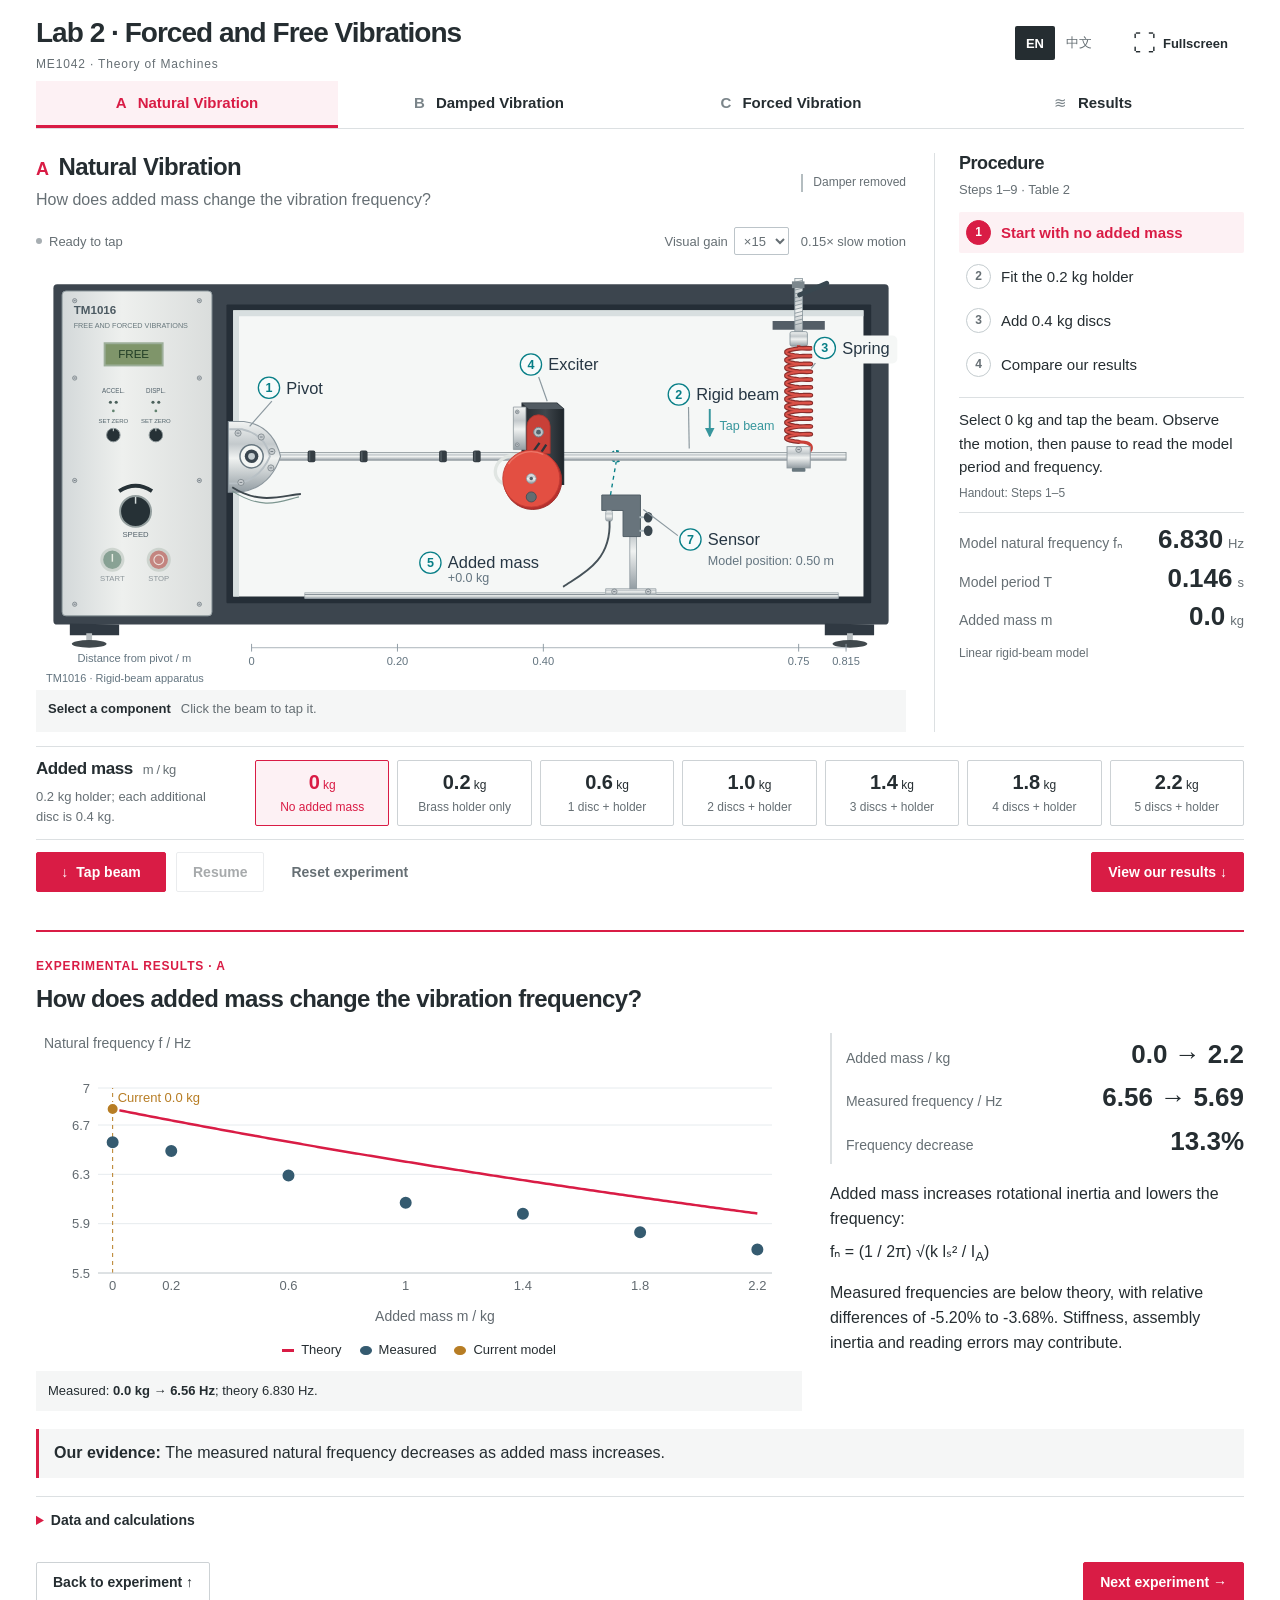
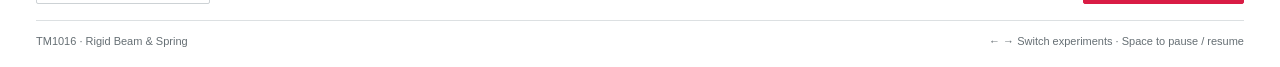
==== lab2/index.html @ 195d5d26 "Add bilingual Lab 2 interactive vibration presentation" ====
<!doctype html>
<html lang="en"><head><meta charset="UTF-8"/><meta name="viewport" content="width=device-width, initial-scale=1.0"/><meta name="theme-color" content="#222a2e"/><link rel="icon" type="image/svg+xml" href="./favicon.svg"/><title>Lab 2 · Forced and Free Vibrations</title>  <script type="module" crossorigin src="./assets/index-DYvgxmGU.js"></script>
  <link rel="stylesheet" crossorigin href="./assets/index-CxN_rsCR.css">
</head><body><div id="root"></div></body></html>
---- lab2/assets/index-CxN_rsCR.css ----
:root{font-family:Arial,Segoe UI,Microsoft YaHei UI,Microsoft YaHei,sans-serif;color:#252d31;background:#fff;font-synthesis:none;--ink:#252d31;--muted:#666f74;--accent:#d91c45;--teal:var(--accent);--line:#dce0e2;--pale:#f5f6f6;--tint:#fdf1f4;--body:16px;--small:14px;--title:24px;--number:26px}*{box-sizing:border-box}body{margin:0;font-size:var(--body)}button,input,select{font:inherit;color:inherit}h1,h2,h3,p{margin:0}h1,h2,h3{font-weight:700;line-height:1.2;letter-spacing:-.025em}p{line-height:1.55}small{font-size:var(--small);font-weight:400}a{color:var(--accent);text-underline-offset:3px}button{background:#fff;border:1px solid #cdd2d5;border-radius:2px;min-height:40px;padding:9px 16px;cursor:pointer;font-size:14px;font-weight:600;transition:background .12s,border-color .12s}button:hover{background:var(--pale);border-color:#8f989d}button:disabled{opacity:.4;cursor:not-allowed}button[aria-pressed=true]{color:var(--accent);background:var(--tint);border-color:var(--accent)}button.primary{background:var(--accent);color:#fff;border-color:var(--accent)}button.primary:hover{background:#bb1236}.quiet-button{border-color:transparent;color:var(--muted)}button:focus-visible,input:focus-visible,select:focus-visible,[role=button]:focus-visible,summary:focus-visible{outline:2px solid var(--accent);outline-offset:3px}input[type=number],select{border:1px solid #bcc4c9;border-radius:2px;background:#fff;min-height:36px;padding:5px 8px}input[type=number]{width:90px;font-variant-numeric:tabular-nums}input[type=range]{accent-color:var(--accent);min-width:40px;cursor:pointer}select{cursor:pointer}button,select,input{touch-action:manipulation}.lab-app{max-width:1680px;margin:auto;padding:0 36px}.topbar{display:flex;align-items:center;gap:16px;flex-wrap:wrap;padding:22px 0 0;border-bottom:1px solid var(--line)}.brand{flex:1;min-width:0}.brand h1{font-size:28px;letter-spacing:-.035em}.brand>span{display:block;margin-top:7px;font-size:12px;letter-spacing:.07em;color:var(--muted)}.header-tools{display:flex;gap:14px;align-items:center}.experiment-nav{order:3;display:flex;width:100%;gap:0;margin-top:8px}.experiment-nav button{flex:1;display:flex;align-items:center;justify-content:center;gap:11px;border:0;border-bottom:3px solid transparent;border-radius:0;background:transparent;font-size:15px;padding:13px 12px;white-space:nowrap}.experiment-letter{font-size:15px;font-weight:700;color:#7b858a}.experiment-nav button[aria-current]{color:var(--accent);border-bottom-color:var(--accent);background:var(--tint)}.experiment-nav button[aria-current] .experiment-letter{color:var(--accent)}.experiment-nav small{display:none}.language-switch{display:flex;gap:0;align-items:center}.language-switch button{padding:7px 11px;min-height:34px;font-size:13px;border:0;background:transparent;color:var(--muted)}.language-switch button[aria-pressed=true]{background:var(--ink);color:#fff}.fullscreen-button{border:0;display:flex;gap:7px;align-items:center;font-size:13px;white-space:nowrap}.fullscreen-button>span{font-size:23px;font-weight:400}.experiment-stage{display:grid;grid-template-columns:minmax(0,1fr) 310px;gap:28px;padding:24px 0 0}.apparatus-stage{min-width:0}.stage-heading{display:flex;justify-content:space-between;align-items:center;gap:16px}.stage-heading h2{font-size:var(--title);display:flex;align-items:baseline;gap:10px}.stage-heading h2>span{font-size:18px;color:var(--accent)}.stage-heading h2 small{display:none}.stage-heading p{font-size:var(--body);color:var(--muted);margin-top:7px;max-width:720px}.configuration-tag{font-size:12px;color:var(--muted);border-left:2px solid #b4bdc0;padding-left:10px;max-width:165px;line-height:1.45}.apparatus-toolbar{display:flex;align-items:center;justify-content:space-between;gap:16px;margin-top:14px}.motion-status{display:flex;align-items:center;gap:7px;font-size:13px;color:var(--muted)}.motion-status i{height:6px;width:6px;background:#a7aeb2;border-radius:50%}.motion-status.is-running{color:var(--accent)}.motion-status.is-running i{background:var(--accent)}.display-controls{display:flex;align-items:center;gap:12px;font-size:13px;color:var(--muted)}.display-controls label{display:flex;gap:6px;align-items:center}.display-controls select{font-size:13px;min-height:28px;padding:2px 5px}.apparatus-viewport{padding:8px 0 0;min-width:0;display:flex;align-items:center;justify-content:center}.apparatus-viewport svg{max-height:clamp(275px,calc(100dvh - 445px),510px)}.apparatus-viewport>div>div{font-size:11px!important;min-height:18px!important;color:var(--muted)}.apparatus-caption{display:flex;gap:10px;align-items:baseline;min-height:42px;padding:10px 12px;background:var(--pale);font-size:13px;line-height:1.45}.apparatus-caption b{font-weight:600;white-space:nowrap}.apparatus-caption span{color:var(--muted)}.experiment-sidebar{border-left:1px solid var(--line);padding-left:24px;min-width:0}.procedure-rail h2{font-size:18px}.procedure-reference{font-size:13px;color:var(--muted);margin-top:6px}.procedure-rail ol{list-style:none;margin:16px 0;padding:0}.procedure-rail li+li{margin-top:5px}.procedure-rail li button{display:flex;gap:10px;align-items:center;width:100%;text-align:left;line-height:1.3;font-size:15px;padding:9px 8px;border:1px solid transparent;min-height:44px;background:transparent}.procedure-rail li button b{font-weight:500}.procedure-rail li button>span{display:grid;place-items:center;flex-shrink:0;width:25px;height:25px;border-radius:50%;border:1px solid #c4cccf;font-size:12px;color:var(--muted)}.procedure-rail li button.active{background:var(--tint);color:var(--accent)}.procedure-rail li button.active b{font-weight:600}.procedure-rail li button.active>span{background:var(--accent);border-color:var(--accent);color:#fff}.current-instruction{border-top:1px solid var(--line);padding-top:12px}.current-instruction h3{display:none}.current-instruction p{font-size:15px;line-height:1.55}.current-instruction small{display:block;color:var(--muted);font-size:12px;margin-top:8px}.next-procedure{display:none}.readout-strip{border-top:1px solid var(--line);padding-top:9px;margin-top:16px}.readout{display:flex;align-items:baseline;justify-content:space-between;gap:12px;padding:4px 0;min-width:0}.readout>span{color:var(--muted);font-size:14px;line-height:1.3}.readout b{font-size:var(--number);font-weight:600;white-space:nowrap;line-height:1.25;font-variant-numeric:tabular-nums}.readout small{font-size:13px;margin-left:5px;font-weight:400;color:var(--muted)}.readout-strip.four-readouts{display:grid;grid-template-columns:1fr 1fr;gap:10px 12px}.four-readouts .readout{display:block}.four-readouts .readout>span{display:block;font-size:13px;margin-bottom:5px}.model-note{font-size:12px;color:var(--muted);line-height:1.5;margin-top:8px}.experiment-controls{display:flex;align-items:center;gap:24px;padding:16px 0;margin-top:20px;border-block:1px solid var(--line)}.control-heading{max-width:220px;flex:0 0 195px}.control-heading h2{font-size:17px}.control-heading h2>span{font-size:13px;font-weight:400;color:var(--muted);margin-left:10px}.control-heading p{font-size:13px;color:var(--muted);margin-top:7px}.mass-options{flex:1;display:grid;grid-template-columns:repeat(7,minmax(0,1fr));gap:8px}.mass-options button,.damping-options button{display:flex;flex-direction:column;align-items:center;justify-content:center;gap:6px;padding:10px 7px;min-height:65px}.mass-options strong{font-size:20px;font-weight:600;white-space:nowrap}.mass-options small{font-size:12px}.mass-options button>span,.damping-options button>span{font-size:12px;font-weight:400;color:var(--muted);line-height:1.3}.mass-options button[aria-pressed=true]>span,.damping-options button[aria-pressed=true]>span{color:var(--accent)}.damping-options{display:flex;gap:10px;flex:1}.damping-options button{flex:1;font-size:14px}.damping-options strong{font-weight:600}.controls-C{display:grid;grid-template-columns:minmax(0,1.5fr) minmax(170px,.65fr) minmax(230px,1fr);align-items:stretch}.controls-C>div+div{border-left:1px solid var(--line);padding-left:24px}.controls-C label,.controls-C h2{font-size:15px;font-weight:600}.frequency-input{display:flex;gap:10px;align-items:center;margin-top:8px;font-size:14px}.frequency-input input[type=range]{flex:1;width:100%}.frequency-input input[type=number]{width:85px;font-size:18px}.frequency-stepping{display:flex;align-items:center;gap:8px;font-size:13px;color:var(--muted);margin-top:10px}.frequency-stepping button{padding:5px 10px;min-height:30px;font-size:13px}.mini-segment{display:flex;margin-right:auto}.mini-segment button{border-radius:0}.forced-reference>label{display:block}.reference-input{display:flex;align-items:center;gap:8px;margin-top:8px;font-size:14px}.return-start{padding:4px 0;min-height:30px;margin-top:7px;border:0;background:transparent;color:var(--accent);font-size:13px}.forced-damping .damping-options{margin-top:10px}.forced-damping .damping-options button{font-size:13px}.frequency-presets{display:flex;gap:6px;flex-wrap:wrap;margin-top:10px}.frequency-presets button{font-size:12px;min-height:30px;padding:5px 8px}.actionbar{display:flex;justify-content:space-between;align-items:center;gap:14px;padding:16px 0}.primary-actions,.page-actions{display:flex;gap:10px;align-items:center}.main-action{min-width:130px}.main-action>span{margin-right:8px}.notice{display:flex;align-items:center;justify-content:space-between;background:var(--pale);padding:8px 12px;font-size:14px}.notice button{border:0;min-height:24px;padding:2px 6px}.analysis-loading{padding:50px 0;color:var(--muted)}footer{display:flex;justify-content:space-between;gap:20px;border-top:1px solid var(--line);padding:14px 0 20px;color:var(--muted);font-size:11px}@media(min-width:1600px){.lab-app{padding-inline:44px}.experiment-stage{grid-template-columns:minmax(0,1fr) 350px;gap:32px}.experiment-sidebar{padding-left:28px}.procedure-rail li button,.current-instruction p{font-size:16px}.brand h1{font-size:30px}}@media(max-width:1150px){.lab-app{padding-inline:24px}.experiment-stage{grid-template-columns:minmax(0,1fr) 290px;gap:20px}.experiment-sidebar{padding-left:18px}.configuration-tag{display:none}.control-heading{flex-basis:155px}.controls-C{grid-template-columns:minmax(0,1.4fr) 160px minmax(210px,1fr);gap:18px}.controls-C>div+div{padding-left:18px}}@media(max-width:900px){.brand h1{font-size:23px}.experiment-nav button{font-size:13px;padding-inline:5px;gap:7px}.experiment-stage{grid-template-columns:1fr}.experiment-sidebar{display:grid;grid-template-columns:1.5fr 1fr;gap:20px;border-left:0;padding-left:0;border-top:1px solid var(--line);padding-top:18px}.procedure-rail{grid-row:span 2}.readout-strip{margin:0;border:0;padding:0}.model-note{align-self:end}.apparatus-viewport svg{max-height:none}.experiment-controls{display:block}.control-heading{max-width:none;margin-bottom:13px}.control-heading p{margin-top:5px}.controls-C{display:grid;grid-template-columns:minmax(0,1fr) 190px}.controls-C .forced-damping{grid-column:1/-1;border-left:0;border-top:1px solid var(--line);padding:14px 0 0}.controls-C .forced-damping .damping-options{margin-top:8px}.forced-damping .damping-options button{flex-direction:row;min-height:42px}}@media(max-width:600px){.lab-app{padding-inline:16px}.topbar{padding-top:18px;gap:8px}.brand{flex-basis:100%}.brand h1{font-size:23px}.brand>span{font-size:11px}.header-tools{margin-left:auto}.experiment-nav{margin-top:0;display:grid;grid-template-columns:1fr 1fr}.experiment-nav button{justify-content:flex-start;white-space:normal;font-size:13px;min-height:45px}.experiment-stage{padding-top:20px}.stage-heading h2{font-size:23px}.stage-heading p{font-size:15px}.display-controls{font-size:11px;gap:8px}.motion-status{font-size:12px}.apparatus-caption{display:block;font-size:13px}.apparatus-caption b{display:block;margin-bottom:3px}.experiment-sidebar{display:block}.readout-strip,.readout-strip.four-readouts{margin-top:18px;border-top:1px solid var(--line);padding-top:12px}.readout-strip.four-readouts{display:grid}.mass-options{grid-template-columns:repeat(4,minmax(0,1fr))}.mass-options strong{font-size:19px}.mass-options button>span{font-size:11px}.damping-options{display:grid;grid-template-columns:1fr 1fr}.controls-C{display:flex;flex-direction:column;gap:18px}.controls-C>div+div{border-left:0;border-top:1px solid var(--line);padding:14px 0 0}.actionbar{flex-wrap:wrap}.primary-actions{display:flex;flex-wrap:wrap;gap:6px}.actionbar button{padding-inline:12px;font-size:13px}.page-actions{margin-left:auto}footer{font-size:10px;flex-wrap:wrap;gap:8px}}.topbar{padding-top:16px;gap:10px}.experiment-nav{margin-top:0}.procedure-rail ol{margin:12px 0}.procedure-rail li+li{margin-top:3px}.procedure-rail li button{min-height:36px;padding:7px 6px}.current-instruction{padding-top:10px}.readout-strip{margin-top:12px;padding-top:7px}.readout{padding:3px 0}.experiment-controls{margin-top:14px;padding-block:12px}.actionbar{padding-block:12px}@media(prefers-reduced-motion:reduce){button{transition:none}html{scroll-behavior:auto}}.experiment-results,.final-results{font-size:var(--body);line-height:1.55;max-width:1540px;margin-inline:auto}.experiment-results{margin-top:26px;padding:25px 0 16px;border-top:2px solid var(--accent);scroll-margin-top:20px}.experiment-results:focus,.result-unit:focus,#interactive-experiment:focus{outline:none}.result-heading{margin-bottom:18px}.result-heading>span,.result-heading>p{display:block;font-size:12px;color:var(--accent);font-weight:600;letter-spacing:.07em;margin-bottom:8px;text-transform:uppercase}.result-heading h2{font-size:var(--title);line-height:1.3}.result-grid{display:grid;grid-template-columns:minmax(0,1.85fr) minmax(280px,1fr);gap:28px;align-items:start;margin-top:12px}.result-chart,.result-copy{min-width:0}.result-copy p{font-size:var(--body);line-height:1.55}.result-copy p+p{margin-top:14px}.result-copy h3{font-size:17px;margin-bottom:10px}.result-copy ul{font-size:var(--body);padding-left:19px;line-height:1.55;margin:12px 0}.result-copy li+li{margin-top:9px}.result-metrics{display:block;margin:0 0 18px;border-left:2px solid var(--line);padding-left:14px}.result-metrics>div{display:grid;grid-template-columns:1fr auto;align-items:baseline;gap:12px;padding:5px 0;min-width:0}.result-metrics small,.result-metrics dt{font-size:14px;color:var(--muted);line-height:1.35}.result-metrics strong,.result-metrics dd{font-size:var(--number);color:var(--ink);font-weight:600;line-height:1.3;white-space:nowrap;margin:0;font-variant-numeric:tabular-nums}.result-note{font-size:13px;line-height:1.55;color:var(--muted);margin:10px 0}.result-formula{display:block;margin-top:8px;color:var(--ink);font-size:16px}.result-conclusion{font-size:16px;margin:18px 0;padding:12px 15px;border-left:3px solid var(--accent);background:var(--pale)}.result-point-detail{font-size:13px;line-height:1.5;margin-top:12px;padding:10px 12px;background:var(--pale);font-variant-numeric:tabular-nums}.result-point-detail span{display:block}.result-point-detail small{display:block;font-size:12px;color:var(--muted);margin-top:5px}.result-details{border-top:1px solid var(--line);font-size:14px;margin-top:14px}.result-details summary{cursor:pointer;font-size:14px;font-weight:600;padding:13px 0;color:var(--ink)}.result-details summary::marker{color:var(--accent)}.result-details p{margin:9px 0 14px;line-height:1.55}.result-details[open]{padding-bottom:12px}.result-actions{display:flex;justify-content:space-between;align-items:center;gap:12px;margin:18px 0 0}.result-actions button{font-size:14px}.result-tabs{display:flex;gap:6px;margin:12px 0 18px}.result-tabs button{font-size:14px}.result-tabs button.active{background:var(--ink);color:#fff;border-color:var(--ink)}.damping-record-strip{display:grid;grid-template-columns:repeat(4,1fr);gap:0;margin:12px 0 24px;border:1px solid var(--line)}.damping-record-strip>div{padding:12px 15px;display:flex;flex-direction:column;border-left:1px solid var(--line)}.damping-record-strip>div:first-child{border-left:0}.damping-record-strip>div.active{background:var(--tint);box-shadow:inset 0 2px var(--accent)}.damping-record-strip span{font-size:14px}.damping-record-strip small{font-size:12px;color:var(--muted);margin-top:5px}.damping-record-strip strong{font-size:24px;font-weight:600;color:var(--ink);margin-top:3px}.plot{position:relative;min-width:0}.plot-axis-title{font-size:14px;color:var(--muted);margin:0 0 4px 8px}.plot-legend{display:flex;align-items:center;justify-content:center;gap:8px 18px;flex-wrap:wrap;font-size:13px;line-height:1.4;margin-top:8px}.plot-legend span{display:inline-flex;align-items:center;gap:7px}.plot-legend i{display:inline-block;width:12px;border:1px solid}.plot svg circle[tabindex]{cursor:pointer}.chart-record-tooltip{position:absolute;left:65px;top:38px;z-index:2;max-width:calc(100% - 80px);padding:10px 13px;background:#fff;border:1px solid var(--line);box-shadow:0 3px 12px #222a2e15;border-radius:2px;font-size:13px;line-height:1.6;pointer-events:none}.result-table-wrap{overflow-x:auto;margin:12px 0}.parallel-data-tables{display:grid;grid-template-columns:repeat(2,minmax(0,1fr));gap:24px;align-items:start;max-width:1260px}.compact-data-table{min-width:0;max-width:850px;margin:8px 0 14px}.compact-data-table table{width:auto;min-width:min(100%,560px);max-width:100%;border-collapse:collapse;font-size:12px;line-height:1.35;font-variant-numeric:tabular-nums;font-weight:400}.parallel-data-tables .compact-data-table table{width:100%;min-width:0;table-layout:fixed}.compact-data-table caption{font-size:14px;font-weight:600;color:var(--ink);text-align:left;padding:4px 0 10px}.compact-data-table th,.compact-data-table td{padding:5px 9px;border-bottom:1px solid #e7eaec;text-align:right;white-space:nowrap}.compact-data-table th{background:var(--pale);color:var(--muted);font-size:11px;font-weight:600;white-space:normal;vertical-align:bottom;line-height:1.4}.compact-data-table th:first-child,.compact-data-table td:first-child{text-align:left}.compact-data-table tbody tr:hover{background:var(--tint)}.compact-data-table p{font-size:12px;color:var(--muted)}.final-results{padding:26px 0}.result-unit{padding:28px 0 32px;border-bottom:1px solid var(--line);scroll-margin-top:20px}.result-unit:first-child{padding-top:0}.integration-table,.comparison-table{width:100%;border-collapse:collapse;font-size:16px;line-height:1.5;margin:18px 0}.comparison-table th,.comparison-table td{padding:15px 16px;border-bottom:1px solid var(--line);text-align:left;vertical-align:top}.comparison-table thead th{background:var(--pale);font-size:13px;font-weight:600;color:var(--muted)}.comparison-table th:first-child{width:20%}.comparison-table th:nth-child(2){width:37%}.overall-conclusions{padding-left:24px;margin:18px 0 24px}.overall-conclusions li{padding:9px 0;font-size:16px}.overall-conclusions b{display:block;margin-bottom:3px}.result-unit>h3{font-size:18px;margin-top:20px}.result-unit>ul{padding-left:20px;font-size:16px;line-height:1.6}.result-unit>ul li+li{margin-top:8px}@media(min-width:1600px){.result-grid{gap:36px;grid-template-columns:minmax(0,1.9fr) minmax(340px,1fr)}}@media(max-width:950px){.result-grid{grid-template-columns:1fr;gap:24px}.result-metrics{max-width:520px}.parallel-data-tables{gap:16px}.compact-data-table th,.compact-data-table td{padding-inline:6px}.comparison-table{font-size:14px}.comparison-table th,.comparison-table td{padding:12px}}@media(max-width:650px){.experiment-results{margin-top:18px}.result-heading h2{font-size:23px}.result-grid{gap:20px}.damping-record-strip{grid-template-columns:1fr 1fr}.damping-record-strip>div:nth-child(3){border-left:0;border-top:1px solid var(--line)}.damping-record-strip>div:nth-child(4){border-top:1px solid var(--line)}.parallel-data-tables{grid-template-columns:1fr;gap:16px}.compact-data-table{max-width:100%}.compact-data-table table{width:100%;min-width:0;font-size:11px}.compact-data-table th,.compact-data-table td{padding:5px}.result-actions{flex-wrap:wrap}.result-actions button{font-size:13px}.comparison-table th,.comparison-table td{padding:9px 6px;overflow-wrap:anywhere}.comparison-table{font-size:13px}.plot-legend{font-size:12px;gap:7px 12px}.result-copy p,.result-copy li,.result-conclusion,.overall-conclusions li{font-size:15px}}
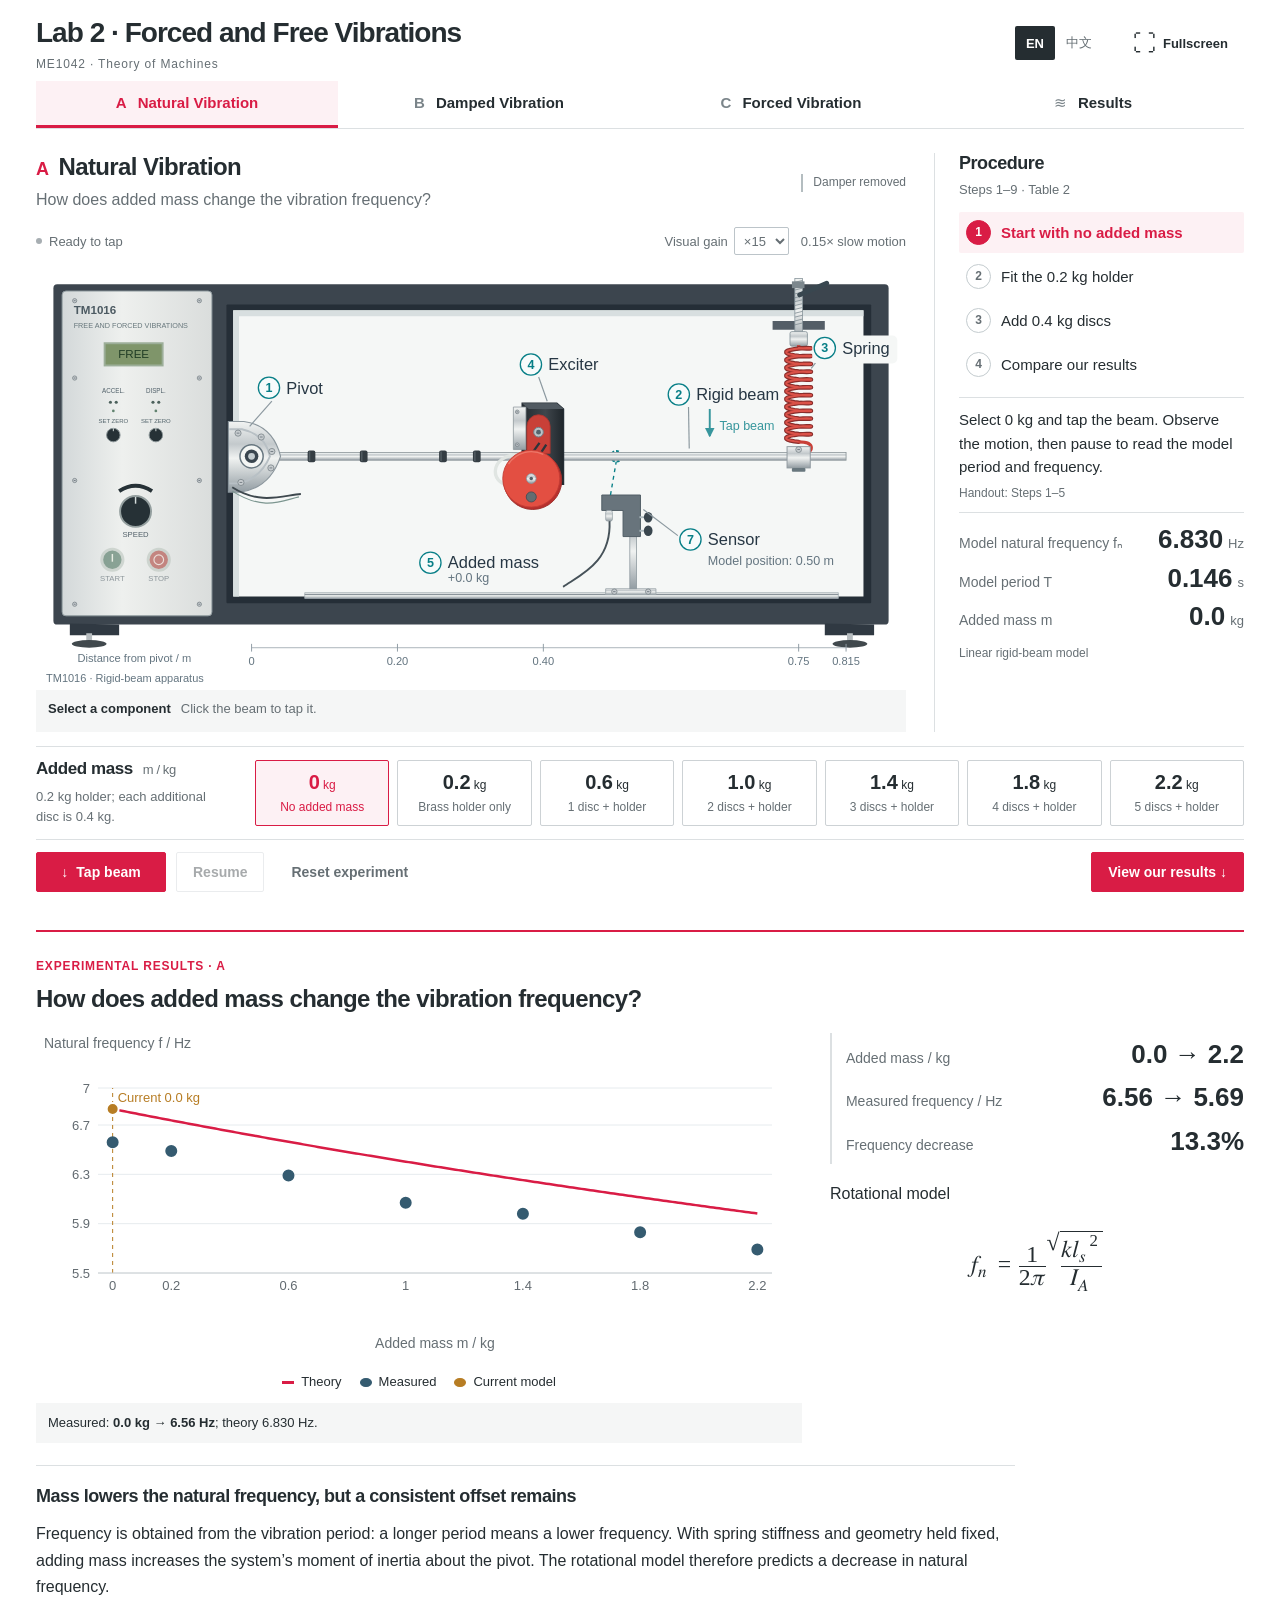
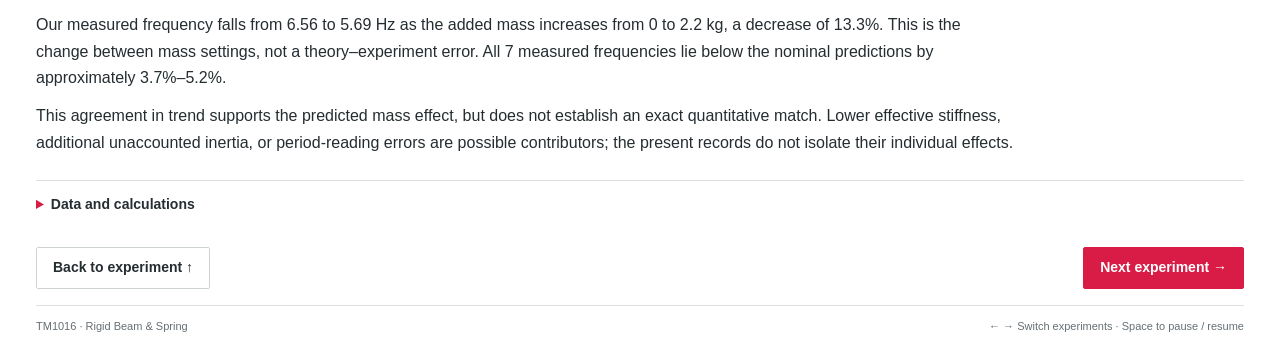
==== commit f2c862e2: "Update Lab 2 bilingual analysis and mathematical formula typesetting" ====
--- a/lab2/index.html
+++ b/lab2/index.html
@@ -1,4 +1,4 @@
 <!doctype html>
-<html lang="en"><head><meta charset="UTF-8"/><meta name="viewport" content="width=device-width, initial-scale=1.0"/><meta name="theme-color" content="#222a2e"/><link rel="icon" type="image/svg+xml" href="./favicon.svg"/><title>Lab 2 · Forced and Free Vibrations</title>  <script type="module" crossorigin src="./assets/index-DYvgxmGU.js"></script>
-  <link rel="stylesheet" crossorigin href="./assets/index-CxN_rsCR.css">
+<html lang="en"><head><meta charset="UTF-8"/><meta name="viewport" content="width=device-width, initial-scale=1.0"/><meta name="theme-color" content="#222a2e"/><link rel="icon" type="image/svg+xml" href="./favicon.svg"/><title>Lab 2 · Forced and Free Vibrations</title>  <script type="module" crossorigin src="./assets/index-Zk9f3qfx.js"></script>
+  <link rel="stylesheet" crossorigin href="./assets/index-C4n1Lnsi.css">
 </head><body><div id="root"></div></body></html>
--- a/lab2/assets/index-C4n1Lnsi.css
+++ b/lab2/assets/index-C4n1Lnsi.css
@@ -0,0 +1 @@
+.math-formula{display:inline-block;vertical-align:middle;max-width:100%;color:inherit;line-height:1.5}.math-formula math{font-family:"Cambria Math","STIX Two Math","Latin Modern Math",math;font-size:1.13em;math-style:normal}.math-block{display:block;margin:14px 0 20px;padding:8px 2px;overflow-x:auto;overflow-y:hidden;font-size:21px}.math-block math{margin:0;text-align:left}.formula-row{display:flex;flex-wrap:wrap;align-items:center;gap:10px 36px;margin:8px 0}.formula-row .math-block{margin:4px 0;max-width:100%}.result-formula .math-block{margin-top:10px}.plot-x-title{text-align:center;font-size:14px;color:var(--muted);min-height:30px;line-height:1.5;margin:0 30px 10px 62px}.result-details .math-block{font-size:20px}@media(max-width:650px){.math-block,.result-details .math-block{font-size:18px}.formula-row{gap:4px 20px}}:root{font-family:Arial,Segoe UI,Microsoft YaHei UI,Microsoft YaHei,sans-serif;color:#252d31;background:#fff;font-synthesis:none;--ink:#252d31;--muted:#666f74;--accent:#d91c45;--teal:var(--accent);--line:#dce0e2;--pale:#f5f6f6;--tint:#fdf1f4;--body:16px;--small:14px;--title:24px;--number:26px}*{box-sizing:border-box}body{margin:0;font-size:var(--body)}button,input,select{font:inherit;color:inherit}h1,h2,h3,p{margin:0}h1,h2,h3{font-weight:700;line-height:1.2;letter-spacing:-.025em}p{line-height:1.55}small{font-size:var(--small);font-weight:400}a{color:var(--accent);text-underline-offset:3px}button{background:#fff;border:1px solid #cdd2d5;border-radius:2px;min-height:40px;padding:9px 16px;cursor:pointer;font-size:14px;font-weight:600;transition:background .12s,border-color .12s}button:hover{background:var(--pale);border-color:#8f989d}button:disabled{opacity:.4;cursor:not-allowed}button[aria-pressed=true]{color:var(--accent);background:var(--tint);border-color:var(--accent)}button.primary{background:var(--accent);color:#fff;border-color:var(--accent)}button.primary:hover{background:#bb1236}.quiet-button{border-color:transparent;color:var(--muted)}button:focus-visible,input:focus-visible,select:focus-visible,[role=button]:focus-visible,summary:focus-visible{outline:2px solid var(--accent);outline-offset:3px}input[type=number],select{border:1px solid #bcc4c9;border-radius:2px;background:#fff;min-height:36px;padding:5px 8px}input[type=number]{width:90px;font-variant-numeric:tabular-nums}input[type=range]{accent-color:var(--accent);min-width:40px;cursor:pointer}select{cursor:pointer}button,select,input{touch-action:manipulation}.lab-app{max-width:1680px;margin:auto;padding:0 36px}.topbar{display:flex;align-items:center;gap:16px;flex-wrap:wrap;padding:22px 0 0;border-bottom:1px solid var(--line)}.brand{flex:1;min-width:0}.brand h1{font-size:28px;letter-spacing:-.035em}.brand>span{display:block;margin-top:7px;font-size:12px;letter-spacing:.07em;color:var(--muted)}.header-tools{display:flex;gap:14px;align-items:center}.experiment-nav{order:3;display:flex;width:100%;gap:0;margin-top:8px}.experiment-nav button{flex:1;display:flex;align-items:center;justify-content:center;gap:11px;border:0;border-bottom:3px solid transparent;border-radius:0;background:transparent;font-size:15px;padding:13px 12px;white-space:nowrap}.experiment-letter{font-size:15px;font-weight:700;color:#7b858a}.experiment-nav button[aria-current]{color:var(--accent);border-bottom-color:var(--accent);background:var(--tint)}.experiment-nav button[aria-current] .experiment-letter{color:var(--accent)}.experiment-nav small{display:none}.language-switch{display:flex;gap:0;align-items:center}.language-switch button{padding:7px 11px;min-height:34px;font-size:13px;border:0;background:transparent;color:var(--muted)}.language-switch button[aria-pressed=true]{background:var(--ink);color:#fff}.fullscreen-button{border:0;display:flex;gap:7px;align-items:center;font-size:13px;white-space:nowrap}.fullscreen-button>span{font-size:23px;font-weight:400}.experiment-stage{display:grid;grid-template-columns:minmax(0,1fr) 310px;gap:28px;padding:24px 0 0}.apparatus-stage{min-width:0}.stage-heading{display:flex;justify-content:space-between;align-items:center;gap:16px}.stage-heading h2{font-size:var(--title);display:flex;align-items:baseline;gap:10px}.stage-heading h2>span{font-size:18px;color:var(--accent)}.stage-heading h2 small{display:none}.stage-heading p{font-size:var(--body);color:var(--muted);margin-top:7px;max-width:720px}.configuration-tag{font-size:12px;color:var(--muted);border-left:2px solid #b4bdc0;padding-left:10px;max-width:165px;line-height:1.45}.apparatus-toolbar{display:flex;align-items:center;justify-content:space-between;gap:16px;margin-top:14px}.motion-status{display:flex;align-items:center;gap:7px;font-size:13px;color:var(--muted)}.motion-status i{height:6px;width:6px;background:#a7aeb2;border-radius:50%}.motion-status.is-running{color:var(--accent)}.motion-status.is-running i{background:var(--accent)}.display-controls{display:flex;align-items:center;gap:12px;font-size:13px;color:var(--muted)}.display-controls label{display:flex;gap:6px;align-items:center}.display-controls select{font-size:13px;min-height:28px;padding:2px 5px}.apparatus-viewport{padding:8px 0 0;min-width:0;display:flex;align-items:center;justify-content:center}.apparatus-viewport svg{max-height:clamp(275px,calc(100dvh - 445px),510px)}.apparatus-viewport>div>div{font-size:11px!important;min-height:18px!important;color:var(--muted)}.apparatus-caption{display:flex;gap:10px;align-items:baseline;min-height:42px;padding:10px 12px;background:var(--pale);font-size:13px;line-height:1.45}.apparatus-caption b{font-weight:600;white-space:nowrap}.apparatus-caption span{color:var(--muted)}.experiment-sidebar{border-left:1px solid var(--line);padding-left:24px;min-width:0}.procedure-rail h2{font-size:18px}.procedure-reference{font-size:13px;color:var(--muted);margin-top:6px}.procedure-rail ol{list-style:none;margin:16px 0;padding:0}.procedure-rail li+li{margin-top:5px}.procedure-rail li button{display:flex;gap:10px;align-items:center;width:100%;text-align:left;line-height:1.3;font-size:15px;padding:9px 8px;border:1px solid transparent;min-height:44px;background:transparent}.procedure-rail li button b{font-weight:500}.procedure-rail li button>span{display:grid;place-items:center;flex-shrink:0;width:25px;height:25px;border-radius:50%;border:1px solid #c4cccf;font-size:12px;color:var(--muted)}.procedure-rail li button.active{background:var(--tint);color:var(--accent)}.procedure-rail li button.active b{font-weight:600}.procedure-rail li button.active>span{background:var(--accent);border-color:var(--accent);color:#fff}.current-instruction{border-top:1px solid var(--line);padding-top:12px}.current-instruction h3{display:none}.current-instruction p{font-size:15px;line-height:1.55}.current-instruction small{display:block;color:var(--muted);font-size:12px;margin-top:8px}.next-procedure{display:none}.readout-strip{border-top:1px solid var(--line);padding-top:9px;margin-top:16px}.readout{display:flex;align-items:baseline;justify-content:space-between;gap:12px;padding:4px 0;min-width:0}.readout>span{color:var(--muted);font-size:14px;line-height:1.3}.readout b{font-size:var(--number);font-weight:600;white-space:nowrap;line-height:1.25;font-variant-numeric:tabular-nums}.readout small{font-size:13px;margin-left:5px;font-weight:400;color:var(--muted)}.readout-strip.four-readouts{display:grid;grid-template-columns:1fr 1fr;gap:10px 12px}.four-readouts .readout{display:block}.four-readouts .readout>span{display:block;font-size:13px;margin-bottom:5px}.model-note{font-size:12px;color:var(--muted);line-height:1.5;margin-top:8px}.experiment-controls{display:flex;align-items:center;gap:24px;padding:16px 0;margin-top:20px;border-block:1px solid var(--line)}.control-heading{max-width:220px;flex:0 0 195px}.control-heading h2{font-size:17px}.control-heading h2>span{font-size:13px;font-weight:400;color:var(--muted);margin-left:10px}.control-heading p{font-size:13px;color:var(--muted);margin-top:7px}.mass-options{flex:1;display:grid;grid-template-columns:repeat(7,minmax(0,1fr));gap:8px}.mass-options button,.damping-options button{display:flex;flex-direction:column;align-items:center;justify-content:center;gap:6px;padding:10px 7px;min-height:65px}.mass-options strong{font-size:20px;font-weight:600;white-space:nowrap}.mass-options small{font-size:12px}.mass-options button>span,.damping-options button>span{font-size:12px;font-weight:400;color:var(--muted);line-height:1.3}.mass-options button[aria-pressed=true]>span,.damping-options button[aria-pressed=true]>span{color:var(--accent)}.damping-options{display:flex;gap:10px;flex:1}.damping-options button{flex:1;font-size:14px}.damping-options strong{font-weight:600}.controls-C{display:grid;grid-template-columns:minmax(0,1.5fr) minmax(170px,.65fr) minmax(230px,1fr);align-items:stretch}.controls-C>div+div{border-left:1px solid var(--line);padding-left:24px}.controls-C label,.controls-C h2{font-size:15px;font-weight:600}.frequency-input{display:flex;gap:10px;align-items:center;margin-top:8px;font-size:14px}.frequency-input input[type=range]{flex:1;width:100%}.frequency-input input[type=number]{width:85px;font-size:18px}.frequency-stepping{display:flex;align-items:center;gap:8px;font-size:13px;color:var(--muted);margin-top:10px}.frequency-stepping button{padding:5px 10px;min-height:30px;font-size:13px}.mini-segment{display:flex;margin-right:auto}.mini-segment button{border-radius:0}.forced-reference>label{display:block}.reference-input{display:flex;align-items:center;gap:8px;margin-top:8px;font-size:14px}.return-start{padding:4px 0;min-height:30px;margin-top:7px;border:0;background:transparent;color:var(--accent);font-size:13px}.forced-damping .damping-options{margin-top:10px}.forced-damping .damping-options button{font-size:13px}.frequency-presets{display:flex;gap:6px;flex-wrap:wrap;margin-top:10px}.frequency-presets button{font-size:12px;min-height:30px;padding:5px 8px}.actionbar{display:flex;justify-content:space-between;align-items:center;gap:14px;padding:16px 0}.primary-actions,.page-actions{display:flex;gap:10px;align-items:center}.main-action{min-width:130px}.main-action>span{margin-right:8px}.notice{display:flex;align-items:center;justify-content:space-between;background:var(--pale);padding:8px 12px;font-size:14px}.notice button{border:0;min-height:24px;padding:2px 6px}.analysis-loading{padding:50px 0;color:var(--muted)}footer{display:flex;justify-content:space-between;gap:20px;border-top:1px solid var(--line);padding:14px 0 20px;color:var(--muted);font-size:11px}@media(min-width:1600px){.lab-app{padding-inline:44px}.experiment-stage{grid-template-columns:minmax(0,1fr) 350px;gap:32px}.experiment-sidebar{padding-left:28px}.procedure-rail li button,.current-instruction p{font-size:16px}.brand h1{font-size:30px}}@media(max-width:1150px){.lab-app{padding-inline:24px}.experiment-stage{grid-template-columns:minmax(0,1fr) 290px;gap:20px}.experiment-sidebar{padding-left:18px}.configuration-tag{display:none}.control-heading{flex-basis:155px}.controls-C{grid-template-columns:minmax(0,1.4fr) 160px minmax(210px,1fr);gap:18px}.controls-C>div+div{padding-left:18px}}@media(max-width:900px){.brand h1{font-size:23px}.experiment-nav button{font-size:13px;padding-inline:5px;gap:7px}.experiment-stage{grid-template-columns:1fr}.experiment-sidebar{display:grid;grid-template-columns:1.5fr 1fr;gap:20px;border-left:0;padding-left:0;border-top:1px solid var(--line);padding-top:18px}.procedure-rail{grid-row:span 2}.readout-strip{margin:0;border:0;padding:0}.model-note{align-self:end}.apparatus-viewport svg{max-height:none}.experiment-controls{display:block}.control-heading{max-width:none;margin-bottom:13px}.control-heading p{margin-top:5px}.controls-C{display:grid;grid-template-columns:minmax(0,1fr) 190px}.controls-C .forced-damping{grid-column:1/-1;border-left:0;border-top:1px solid var(--line);padding:14px 0 0}.controls-C .forced-damping .damping-options{margin-top:8px}.forced-damping .damping-options button{flex-direction:row;min-height:42px}}@media(max-width:600px){.lab-app{padding-inline:16px}.topbar{padding-top:18px;gap:8px}.brand{flex-basis:100%}.brand h1{font-size:23px}.brand>span{font-size:11px}.header-tools{margin-left:auto}.experiment-nav{margin-top:0;display:grid;grid-template-columns:1fr 1fr}.experiment-nav button{justify-content:flex-start;white-space:normal;font-size:13px;min-height:45px}.experiment-stage{padding-top:20px}.stage-heading h2{font-size:23px}.stage-heading p{font-size:15px}.display-controls{font-size:11px;gap:8px}.motion-status{font-size:12px}.apparatus-caption{display:block;font-size:13px}.apparatus-caption b{display:block;margin-bottom:3px}.experiment-sidebar{display:block}.readout-strip,.readout-strip.four-readouts{margin-top:18px;border-top:1px solid var(--line);padding-top:12px}.readout-strip.four-readouts{display:grid}.mass-options{grid-template-columns:repeat(4,minmax(0,1fr))}.mass-options strong{font-size:19px}.mass-options button>span{font-size:11px}.damping-options{display:grid;grid-template-columns:1fr 1fr}.controls-C{display:flex;flex-direction:column;gap:18px}.controls-C>div+div{border-left:0;border-top:1px solid var(--line);padding:14px 0 0}.actionbar{flex-wrap:wrap}.primary-actions{display:flex;flex-wrap:wrap;gap:6px}.actionbar button{padding-inline:12px;font-size:13px}.page-actions{margin-left:auto}footer{font-size:10px;flex-wrap:wrap;gap:8px}}.topbar{padding-top:16px;gap:10px}.experiment-nav{margin-top:0}.procedure-rail ol{margin:12px 0}.procedure-rail li+li{margin-top:3px}.procedure-rail li button{min-height:36px;padding:7px 6px}.current-instruction{padding-top:10px}.readout-strip{margin-top:12px;padding-top:7px}.readout{padding:3px 0}.experiment-controls{margin-top:14px;padding-block:12px}.actionbar{padding-block:12px}@media(prefers-reduced-motion:reduce){button{transition:none}html{scroll-behavior:auto}}.analysis-discussion{max-width:110ch;margin:22px 0 24px;padding-top:18px;border-top:1px solid var(--line);font-size:var(--body);line-height:1.65}.analysis-discussion h3{font-size:18px;line-height:1.4;margin:0 0 12px;color:var(--ink)}.analysis-discussion p{margin:0;font-size:inherit;line-height:inherit;overflow-wrap:break-word}.analysis-discussion p+p{margin-top:12px}.experiment-results,.final-results{font-size:var(--body);line-height:1.55;max-width:1540px;margin-inline:auto}.experiment-results{margin-top:26px;padding:25px 0 16px;border-top:2px solid var(--accent);scroll-margin-top:20px}.experiment-results:focus,.result-unit:focus,#interactive-experiment:focus{outline:none}.result-heading{margin-bottom:18px}.result-heading>span,.result-heading>p{display:block;font-size:12px;color:var(--accent);font-weight:600;letter-spacing:.07em;margin-bottom:8px;text-transform:uppercase}.result-heading h2{font-size:var(--title);line-height:1.3}.result-grid{display:grid;grid-template-columns:minmax(0,1.85fr) minmax(280px,1fr);gap:28px;align-items:start;margin-top:12px}.result-chart,.result-copy{min-width:0}.result-copy p{font-size:var(--body);line-height:1.55}.result-copy p+p{margin-top:14px}.result-copy h3{font-size:17px;margin-bottom:10px}.result-copy ul{font-size:var(--body);padding-left:19px;line-height:1.55;margin:12px 0}.result-copy li+li{margin-top:9px}.result-metrics{display:block;margin:0 0 18px;border-left:2px solid var(--line);padding-left:14px}.result-metrics>div{display:grid;grid-template-columns:1fr auto;align-items:baseline;gap:12px;padding:5px 0;min-width:0}.result-metrics small,.result-metrics dt{font-size:14px;color:var(--muted);line-height:1.35}.result-metrics strong,.result-metrics dd{font-size:var(--number);color:var(--ink);font-weight:600;line-height:1.3;white-space:nowrap;margin:0;font-variant-numeric:tabular-nums}.result-note{font-size:13px;line-height:1.55;color:var(--muted);margin:10px 0}.result-formula{display:block;margin-top:8px;color:var(--ink);font-size:16px}.result-conclusion{font-size:16px;margin:18px 0;padding:12px 15px;border-left:3px solid var(--accent);background:var(--pale)}.result-point-detail{font-size:13px;line-height:1.5;margin-top:12px;padding:10px 12px;background:var(--pale);font-variant-numeric:tabular-nums}.result-point-detail span{display:block}.result-point-detail small{display:block;font-size:12px;color:var(--muted);margin-top:5px}.result-details{border-top:1px solid var(--line);font-size:14px;margin-top:14px}.result-details summary{cursor:pointer;font-size:14px;font-weight:600;padding:13px 0;color:var(--ink)}.result-details summary::marker{color:var(--accent)}.result-details p{margin:9px 0 14px;line-height:1.55}.result-details[open]{padding-bottom:12px}.result-actions{display:flex;justify-content:space-between;align-items:center;gap:12px;margin:18px 0 0}.result-actions button{font-size:14px}.result-tabs{display:flex;gap:6px;margin:12px 0 18px}.result-tabs button{font-size:14px}.result-tabs button.active{background:var(--ink);color:#fff;border-color:var(--ink)}.damping-record-strip{display:grid;grid-template-columns:repeat(4,1fr);gap:0;margin:12px 0 24px;border:1px solid var(--line)}.damping-record-strip>div{padding:12px 15px;display:flex;flex-direction:column;border-left:1px solid var(--line)}.damping-record-strip>div:first-child{border-left:0}.damping-record-strip>div.active{background:var(--tint);box-shadow:inset 0 2px var(--accent)}.damping-record-strip span{font-size:14px}.damping-record-strip small{font-size:12px;color:var(--muted);margin-top:5px}.damping-record-strip strong{font-size:24px;font-weight:600;color:var(--ink);margin-top:3px}.plot{position:relative;min-width:0}.plot-axis-title{font-size:14px;color:var(--muted);margin:0 0 4px 8px}.plot-legend{display:flex;align-items:center;justify-content:center;gap:8px 18px;flex-wrap:wrap;font-size:13px;line-height:1.4;margin-top:8px}.plot-legend span{display:inline-flex;align-items:center;gap:7px}.plot-legend i{display:inline-block;width:12px;border:1px solid}.plot svg circle[tabindex]{cursor:pointer}.chart-record-tooltip{position:absolute;left:65px;top:38px;z-index:2;max-width:calc(100% - 80px);padding:10px 13px;background:#fff;border:1px solid var(--line);box-shadow:0 3px 12px #222a2e15;border-radius:2px;font-size:13px;line-height:1.6;pointer-events:none}.result-table-wrap{overflow-x:auto;margin:12px 0}.parallel-data-tables{display:grid;grid-template-columns:repeat(2,minmax(0,1fr));gap:24px;align-items:start;max-width:1260px}.compact-data-table{min-width:0;max-width:850px;margin:8px 0 14px}.compact-data-table table{width:auto;min-width:min(100%,560px);max-width:100%;border-collapse:collapse;font-size:12px;line-height:1.35;font-variant-numeric:tabular-nums;font-weight:400}.parallel-data-tables .compact-data-table table{width:100%;min-width:0;table-layout:fixed}.compact-data-table caption{font-size:14px;font-weight:600;color:var(--ink);text-align:left;padding:4px 0 10px}.compact-data-table th,.compact-data-table td{padding:5px 9px;border-bottom:1px solid #e7eaec;text-align:right;white-space:nowrap}.compact-data-table th{background:var(--pale);color:var(--muted);font-size:11px;font-weight:600;white-space:normal;vertical-align:bottom;line-height:1.4}.compact-data-table th:first-child,.compact-data-table td:first-child{text-align:left}.compact-data-table tbody tr:hover{background:var(--tint)}.compact-data-table p{font-size:12px;color:var(--muted)}.final-results{padding:26px 0}.result-unit{padding:28px 0 32px;border-bottom:1px solid var(--line);scroll-margin-top:20px}.result-unit:first-child{padding-top:0}.integration-table,.comparison-table{width:100%;border-collapse:collapse;font-size:16px;line-height:1.5;margin:18px 0}.comparison-table th,.comparison-table td{padding:15px 16px;border-bottom:1px solid var(--line);text-align:left;vertical-align:top}.comparison-table thead th{background:var(--pale);font-size:13px;font-weight:600;color:var(--muted)}.comparison-table th:first-child{width:20%}.comparison-table th:nth-child(2){width:37%}.overall-conclusions{padding-left:24px;margin:18px 0 24px}.overall-conclusions li{padding:9px 0;font-size:16px}.overall-conclusions b{display:block;margin-bottom:3px}.result-unit>h3{font-size:18px;margin-top:20px}.result-unit>ul{padding-left:20px;font-size:16px;line-height:1.6}.result-unit>ul li+li{margin-top:8px}@media(min-width:1600px){.result-grid{gap:36px;grid-template-columns:minmax(0,1.9fr) minmax(340px,1fr)}}@media(max-width:950px){.result-grid{grid-template-columns:1fr;gap:24px}.result-metrics{max-width:520px}.parallel-data-tables{gap:16px}.compact-data-table th,.compact-data-table td{padding-inline:6px}.comparison-table{font-size:14px}.comparison-table th,.comparison-table td{padding:12px}}@media(max-width:650px){.experiment-results{margin-top:18px}.result-heading h2{font-size:23px}.result-grid{gap:20px}.damping-record-strip{grid-template-columns:1fr 1fr}.damping-record-strip>div:nth-child(3){border-left:0;border-top:1px solid var(--line)}.damping-record-strip>div:nth-child(4){border-top:1px solid var(--line)}.parallel-data-tables{grid-template-columns:1fr;gap:16px}.compact-data-table{max-width:100%}.compact-data-table table{width:100%;min-width:0;font-size:11px}.compact-data-table th,.compact-data-table td{padding:5px}.result-actions{flex-wrap:wrap}.result-actions button{font-size:13px}.comparison-table th,.comparison-table td{padding:9px 6px;overflow-wrap:anywhere}.comparison-table{font-size:13px}.plot-legend{font-size:12px;gap:7px 12px}.result-copy p,.result-copy li,.result-conclusion,.overall-conclusions li{font-size:15px}}
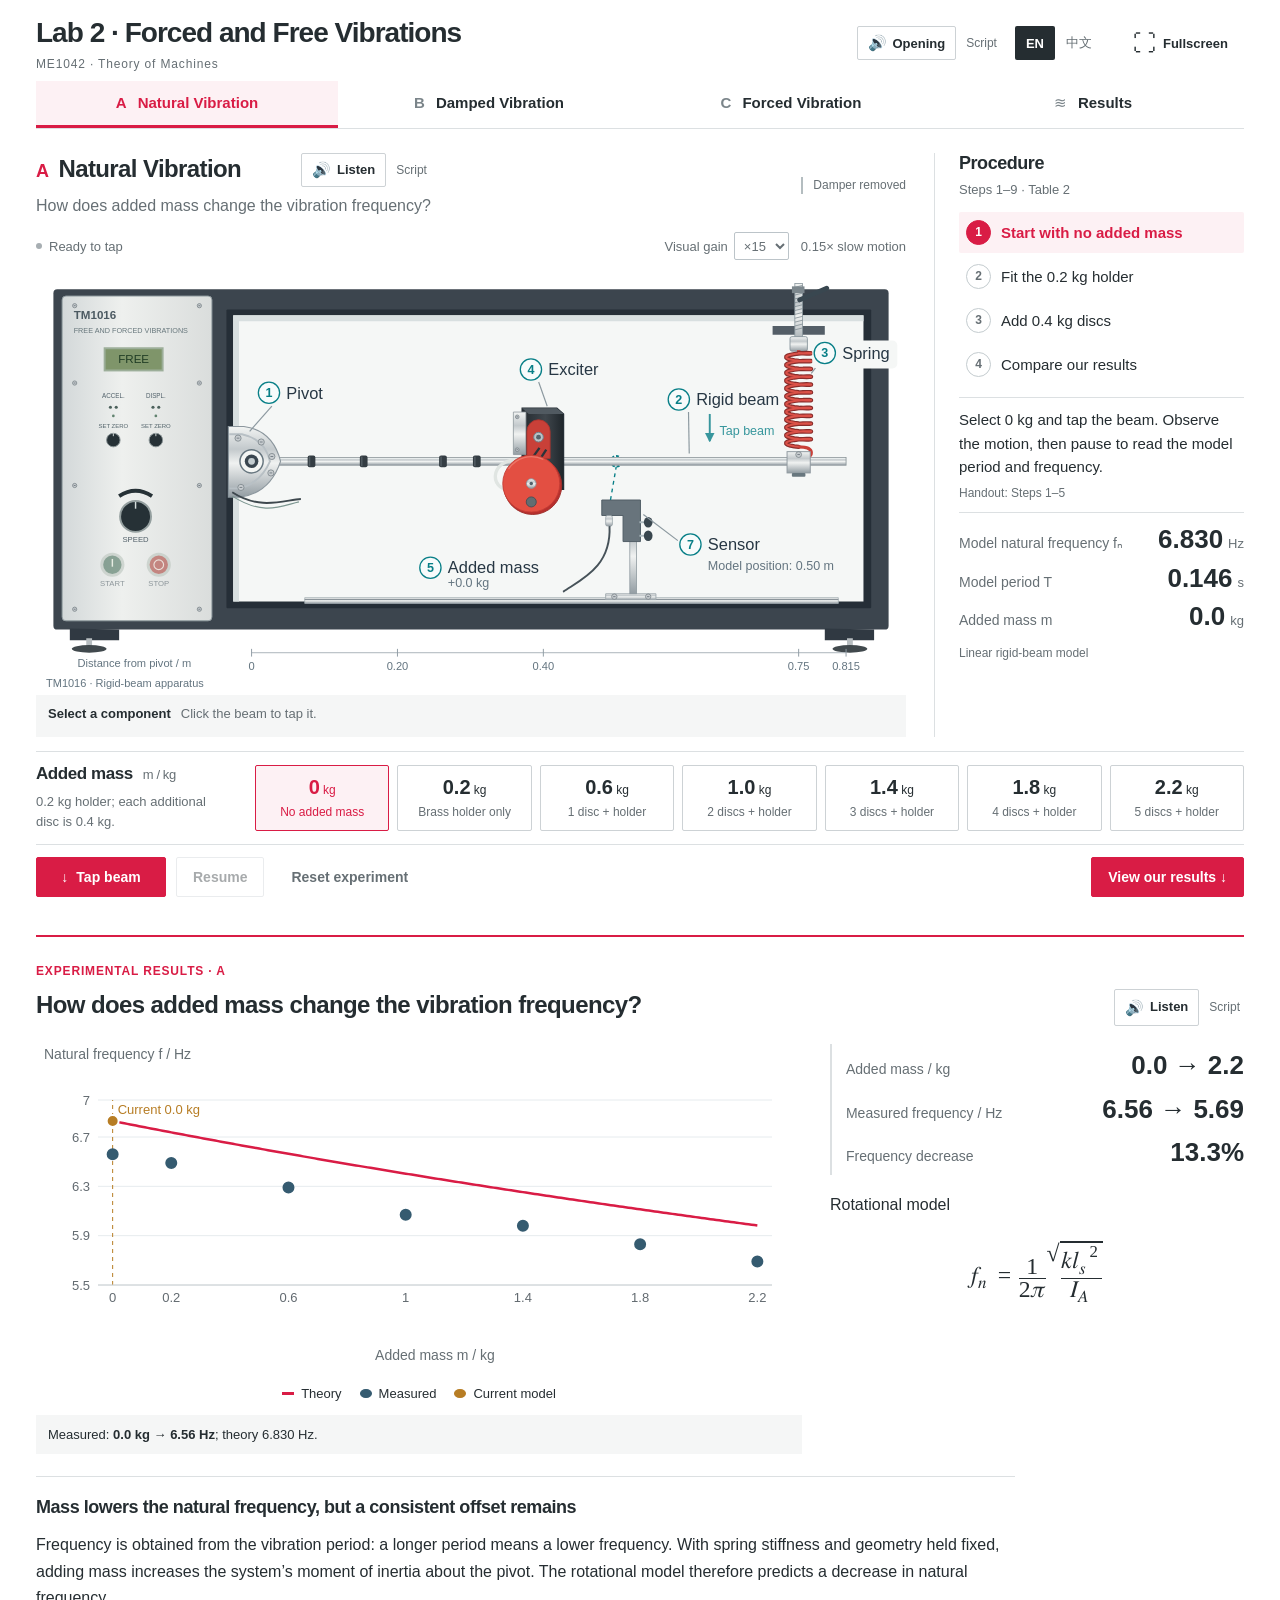
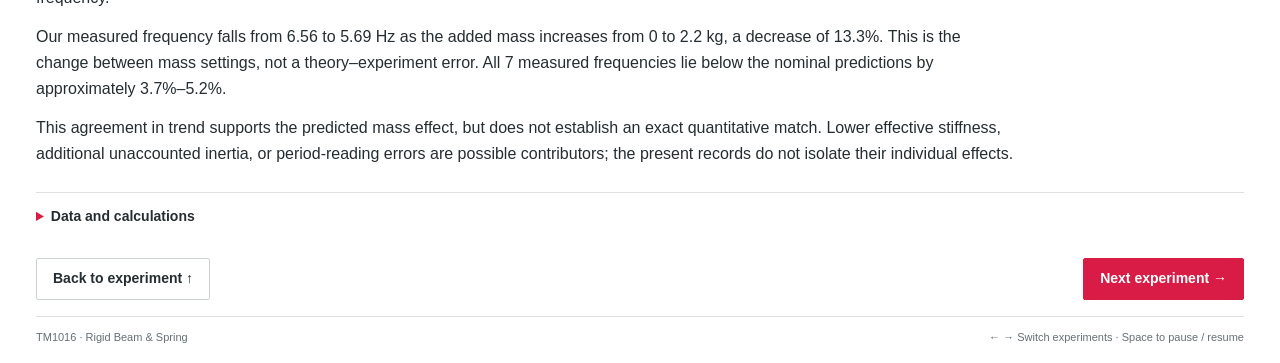
==== commit f371dcad: "Add bilingual click-to-play narration for the Lab 2 presentation" ====
--- a/lab2/index.html
+++ b/lab2/index.html
@@ -1,4 +1,4 @@
 <!doctype html>
-<html lang="en"><head><meta charset="UTF-8"/><meta name="viewport" content="width=device-width, initial-scale=1.0"/><meta name="theme-color" content="#222a2e"/><link rel="icon" type="image/svg+xml" href="./favicon.svg"/><title>Lab 2 · Forced and Free Vibrations</title>  <script type="module" crossorigin src="./assets/index-Zk9f3qfx.js"></script>
-  <link rel="stylesheet" crossorigin href="./assets/index-C4n1Lnsi.css">
+<html lang="en"><head><meta charset="UTF-8"/><meta name="viewport" content="width=device-width, initial-scale=1.0"/><meta name="theme-color" content="#222a2e"/><link rel="icon" type="image/svg+xml" href="./favicon.svg"/><title>Lab 2 · Forced and Free Vibrations</title>  <script type="module" crossorigin src="./assets/index-BS095B7F.js"></script>
+  <link rel="stylesheet" crossorigin href="./assets/index-BJWmZFV6.css">
 </head><body><div id="root"></div></body></html>
--- a/lab2/assets/index-BJWmZFV6.css
+++ b/lab2/assets/index-BJWmZFV6.css
@@ -0,0 +1 @@
+.math-formula{display:inline-block;vertical-align:middle;max-width:100%;color:inherit;line-height:1.5}.math-formula math{font-family:"Cambria Math","STIX Two Math","Latin Modern Math",math;font-size:1.13em;math-style:normal}.math-block{display:block;margin:14px 0 20px;padding:8px 2px;overflow-x:auto;overflow-y:hidden;font-size:21px}.math-block math{margin:0;text-align:left}.formula-row{display:flex;flex-wrap:wrap;align-items:center;gap:10px 36px;margin:8px 0}.formula-row .math-block{margin:4px 0;max-width:100%}.result-formula .math-block{margin-top:10px}.plot-x-title{text-align:center;font-size:14px;color:var(--muted);min-height:30px;line-height:1.5;margin:0 30px 10px 62px}.result-details .math-block{font-size:20px}@media(max-width:650px){.math-block,.result-details .math-block{font-size:18px}.formula-row{gap:4px 20px}}.section-title-with-audio{display:flex;align-items:flex-start;justify-content:space-between;gap:12px 20px;flex-wrap:wrap}.section-title-with-audio h2{flex:1;min-width:230px}.stage-heading .section-title-with-audio{align-items:center;justify-content:flex-start}.narration-control{position:relative;flex-shrink:0;font-size:13px;font-weight:400;letter-spacing:normal;text-transform:none;max-width:100%}.narration-actions{display:flex;align-items:center;gap:6px}.speaker-button{display:inline-flex;align-items:center;gap:7px;padding:6px 10px;min-height:34px;font-size:13px;white-space:nowrap}.speaker-button>span:first-child{font-size:15px;width:18px;text-align:center}.speaker-button.is-speaking{color:var(--accent);background:var(--tint);border-color:var(--accent)}.narration-stop{font-size:12px;min-height:34px;padding:6px 9px;color:var(--muted)}.narration-transcript{position:relative;font-size:12px}.narration-transcript>summary{padding:6px 4px;cursor:pointer;color:var(--muted);font-weight:400;list-style:none;white-space:nowrap}.narration-transcript>summary::-webkit-details-marker{display:none}.narration-transcript>summary:hover{color:var(--accent)}.narration-transcript[open]>summary{color:var(--accent)}.narration-script{position:absolute;right:0;top:100%;z-index:8;width:min(560px,calc(100vw - 50px));padding:18px;background:#fff;border:1px solid var(--line);box-shadow:0 5px 20px #252d3120;color:var(--ink);font-size:15px;line-height:1.6;max-height:65vh;overflow:auto}.narration-script>strong{display:block;font-size:15px;margin-bottom:10px}.stage-heading .narration-script{left:0;right:auto}.narration-script>p{font-size:15px;line-height:1.65;margin:0}.narration-script>small{display:block;margin-top:12px;font-size:12px;color:var(--muted)}.narration-notice{max-width:290px;font-size:12px!important;color:var(--muted);margin-top:7px!important;line-height:1.4!important}.narration-sr-status{position:absolute;width:1px;height:1px;padding:0;margin:-1px;overflow:hidden;clip-path:inset(50%);white-space:nowrap;border:0}@media(max-width:650px){.section-title-with-audio{gap:10px}.section-title-with-audio .narration-control{margin-left:auto}.stage-heading .section-title-with-audio .narration-control{margin-left:0}.narration-script,.stage-heading .narration-script{position:fixed;left:16px;right:16px;top:20vh;width:auto;max-height:65vh}.header-tools{flex-wrap:wrap}}:root{font-family:Arial,Segoe UI,Microsoft YaHei UI,Microsoft YaHei,sans-serif;color:#252d31;background:#fff;font-synthesis:none;--ink:#252d31;--muted:#666f74;--accent:#d91c45;--teal:var(--accent);--line:#dce0e2;--pale:#f5f6f6;--tint:#fdf1f4;--body:16px;--small:14px;--title:24px;--number:26px}*{box-sizing:border-box}body{margin:0;font-size:var(--body)}button,input,select{font:inherit;color:inherit}h1,h2,h3,p{margin:0}h1,h2,h3{font-weight:700;line-height:1.2;letter-spacing:-.025em}p{line-height:1.55}small{font-size:var(--small);font-weight:400}a{color:var(--accent);text-underline-offset:3px}button{background:#fff;border:1px solid #cdd2d5;border-radius:2px;min-height:40px;padding:9px 16px;cursor:pointer;font-size:14px;font-weight:600;transition:background .12s,border-color .12s}button:hover{background:var(--pale);border-color:#8f989d}button:disabled{opacity:.4;cursor:not-allowed}button[aria-pressed=true]{color:var(--accent);background:var(--tint);border-color:var(--accent)}button.primary{background:var(--accent);color:#fff;border-color:var(--accent)}button.primary:hover{background:#bb1236}.quiet-button{border-color:transparent;color:var(--muted)}button:focus-visible,input:focus-visible,select:focus-visible,[role=button]:focus-visible,summary:focus-visible{outline:2px solid var(--accent);outline-offset:3px}input[type=number],select{border:1px solid #bcc4c9;border-radius:2px;background:#fff;min-height:36px;padding:5px 8px}input[type=number]{width:90px;font-variant-numeric:tabular-nums}input[type=range]{accent-color:var(--accent);min-width:40px;cursor:pointer}select{cursor:pointer}button,select,input{touch-action:manipulation}.lab-app{max-width:1680px;margin:auto;padding:0 36px}.topbar{display:flex;align-items:center;gap:16px;flex-wrap:wrap;padding:22px 0 0;border-bottom:1px solid var(--line)}.brand{flex:1;min-width:0}.brand h1{font-size:28px;letter-spacing:-.035em}.brand>span{display:block;margin-top:7px;font-size:12px;letter-spacing:.07em;color:var(--muted)}.header-tools{display:flex;gap:14px;align-items:center}.experiment-nav{order:3;display:flex;width:100%;gap:0;margin-top:8px}.experiment-nav button{flex:1;display:flex;align-items:center;justify-content:center;gap:11px;border:0;border-bottom:3px solid transparent;border-radius:0;background:transparent;font-size:15px;padding:13px 12px;white-space:nowrap}.experiment-letter{font-size:15px;font-weight:700;color:#7b858a}.experiment-nav button[aria-current]{color:var(--accent);border-bottom-color:var(--accent);background:var(--tint)}.experiment-nav button[aria-current] .experiment-letter{color:var(--accent)}.experiment-nav small{display:none}.language-switch{display:flex;gap:0;align-items:center}.language-switch button{padding:7px 11px;min-height:34px;font-size:13px;border:0;background:transparent;color:var(--muted)}.language-switch button[aria-pressed=true]{background:var(--ink);color:#fff}.fullscreen-button{border:0;display:flex;gap:7px;align-items:center;font-size:13px;white-space:nowrap}.fullscreen-button>span{font-size:23px;font-weight:400}.experiment-stage{display:grid;grid-template-columns:minmax(0,1fr) 310px;gap:28px;padding:24px 0 0}.apparatus-stage{min-width:0}.stage-heading{display:flex;justify-content:space-between;align-items:center;gap:16px}.stage-heading h2{font-size:var(--title);display:flex;align-items:baseline;gap:10px}.stage-heading h2>span{font-size:18px;color:var(--accent)}.stage-heading h2 small{display:none}.stage-heading p{font-size:var(--body);color:var(--muted);margin-top:7px;max-width:720px}.configuration-tag{font-size:12px;color:var(--muted);border-left:2px solid #b4bdc0;padding-left:10px;max-width:165px;line-height:1.45}.apparatus-toolbar{display:flex;align-items:center;justify-content:space-between;gap:16px;margin-top:14px}.motion-status{display:flex;align-items:center;gap:7px;font-size:13px;color:var(--muted)}.motion-status i{height:6px;width:6px;background:#a7aeb2;border-radius:50%}.motion-status.is-running{color:var(--accent)}.motion-status.is-running i{background:var(--accent)}.display-controls{display:flex;align-items:center;gap:12px;font-size:13px;color:var(--muted)}.display-controls label{display:flex;gap:6px;align-items:center}.display-controls select{font-size:13px;min-height:28px;padding:2px 5px}.apparatus-viewport{padding:8px 0 0;min-width:0;display:flex;align-items:center;justify-content:center}.apparatus-viewport svg{max-height:clamp(275px,calc(100dvh - 445px),510px)}.apparatus-viewport>div>div{font-size:11px!important;min-height:18px!important;color:var(--muted)}.apparatus-caption{display:flex;gap:10px;align-items:baseline;min-height:42px;padding:10px 12px;background:var(--pale);font-size:13px;line-height:1.45}.apparatus-caption b{font-weight:600;white-space:nowrap}.apparatus-caption span{color:var(--muted)}.experiment-sidebar{border-left:1px solid var(--line);padding-left:24px;min-width:0}.procedure-rail h2{font-size:18px}.procedure-reference{font-size:13px;color:var(--muted);margin-top:6px}.procedure-rail ol{list-style:none;margin:16px 0;padding:0}.procedure-rail li+li{margin-top:5px}.procedure-rail li button{display:flex;gap:10px;align-items:center;width:100%;text-align:left;line-height:1.3;font-size:15px;padding:9px 8px;border:1px solid transparent;min-height:44px;background:transparent}.procedure-rail li button b{font-weight:500}.procedure-rail li button>span{display:grid;place-items:center;flex-shrink:0;width:25px;height:25px;border-radius:50%;border:1px solid #c4cccf;font-size:12px;color:var(--muted)}.procedure-rail li button.active{background:var(--tint);color:var(--accent)}.procedure-rail li button.active b{font-weight:600}.procedure-rail li button.active>span{background:var(--accent);border-color:var(--accent);color:#fff}.current-instruction{border-top:1px solid var(--line);padding-top:12px}.current-instruction h3{display:none}.current-instruction p{font-size:15px;line-height:1.55}.current-instruction small{display:block;color:var(--muted);font-size:12px;margin-top:8px}.next-procedure{display:none}.readout-strip{border-top:1px solid var(--line);padding-top:9px;margin-top:16px}.readout{display:flex;align-items:baseline;justify-content:space-between;gap:12px;padding:4px 0;min-width:0}.readout>span{color:var(--muted);font-size:14px;line-height:1.3}.readout b{font-size:var(--number);font-weight:600;white-space:nowrap;line-height:1.25;font-variant-numeric:tabular-nums}.readout small{font-size:13px;margin-left:5px;font-weight:400;color:var(--muted)}.readout-strip.four-readouts{display:grid;grid-template-columns:1fr 1fr;gap:10px 12px}.four-readouts .readout{display:block}.four-readouts .readout>span{display:block;font-size:13px;margin-bottom:5px}.model-note{font-size:12px;color:var(--muted);line-height:1.5;margin-top:8px}.experiment-controls{display:flex;align-items:center;gap:24px;padding:16px 0;margin-top:20px;border-block:1px solid var(--line)}.control-heading{max-width:220px;flex:0 0 195px}.control-heading h2{font-size:17px}.control-heading h2>span{font-size:13px;font-weight:400;color:var(--muted);margin-left:10px}.control-heading p{font-size:13px;color:var(--muted);margin-top:7px}.mass-options{flex:1;display:grid;grid-template-columns:repeat(7,minmax(0,1fr));gap:8px}.mass-options button,.damping-options button{display:flex;flex-direction:column;align-items:center;justify-content:center;gap:6px;padding:10px 7px;min-height:65px}.mass-options strong{font-size:20px;font-weight:600;white-space:nowrap}.mass-options small{font-size:12px}.mass-options button>span,.damping-options button>span{font-size:12px;font-weight:400;color:var(--muted);line-height:1.3}.mass-options button[aria-pressed=true]>span,.damping-options button[aria-pressed=true]>span{color:var(--accent)}.damping-options{display:flex;gap:10px;flex:1}.damping-options button{flex:1;font-size:14px}.damping-options strong{font-weight:600}.controls-C{display:grid;grid-template-columns:minmax(0,1.5fr) minmax(170px,.65fr) minmax(230px,1fr);align-items:stretch}.controls-C>div+div{border-left:1px solid var(--line);padding-left:24px}.controls-C label,.controls-C h2{font-size:15px;font-weight:600}.frequency-input{display:flex;gap:10px;align-items:center;margin-top:8px;font-size:14px}.frequency-input input[type=range]{flex:1;width:100%}.frequency-input input[type=number]{width:85px;font-size:18px}.frequency-stepping{display:flex;align-items:center;gap:8px;font-size:13px;color:var(--muted);margin-top:10px}.frequency-stepping button{padding:5px 10px;min-height:30px;font-size:13px}.mini-segment{display:flex;margin-right:auto}.mini-segment button{border-radius:0}.forced-reference>label{display:block}.reference-input{display:flex;align-items:center;gap:8px;margin-top:8px;font-size:14px}.return-start{padding:4px 0;min-height:30px;margin-top:7px;border:0;background:transparent;color:var(--accent);font-size:13px}.forced-damping .damping-options{margin-top:10px}.forced-damping .damping-options button{font-size:13px}.frequency-presets{display:flex;gap:6px;flex-wrap:wrap;margin-top:10px}.frequency-presets button{font-size:12px;min-height:30px;padding:5px 8px}.actionbar{display:flex;justify-content:space-between;align-items:center;gap:14px;padding:16px 0}.primary-actions,.page-actions{display:flex;gap:10px;align-items:center}.main-action{min-width:130px}.main-action>span{margin-right:8px}.notice{display:flex;align-items:center;justify-content:space-between;background:var(--pale);padding:8px 12px;font-size:14px}.notice button{border:0;min-height:24px;padding:2px 6px}.analysis-loading{padding:50px 0;color:var(--muted)}footer{display:flex;justify-content:space-between;gap:20px;border-top:1px solid var(--line);padding:14px 0 20px;color:var(--muted);font-size:11px}@media(min-width:1600px){.lab-app{padding-inline:44px}.experiment-stage{grid-template-columns:minmax(0,1fr) 350px;gap:32px}.experiment-sidebar{padding-left:28px}.procedure-rail li button,.current-instruction p{font-size:16px}.brand h1{font-size:30px}}@media(max-width:1150px){.lab-app{padding-inline:24px}.experiment-stage{grid-template-columns:minmax(0,1fr) 290px;gap:20px}.experiment-sidebar{padding-left:18px}.configuration-tag{display:none}.control-heading{flex-basis:155px}.controls-C{grid-template-columns:minmax(0,1.4fr) 160px minmax(210px,1fr);gap:18px}.controls-C>div+div{padding-left:18px}}@media(max-width:900px){.brand h1{font-size:23px}.experiment-nav button{font-size:13px;padding-inline:5px;gap:7px}.experiment-stage{grid-template-columns:1fr}.experiment-sidebar{display:grid;grid-template-columns:1.5fr 1fr;gap:20px;border-left:0;padding-left:0;border-top:1px solid var(--line);padding-top:18px}.procedure-rail{grid-row:span 2}.readout-strip{margin:0;border:0;padding:0}.model-note{align-self:end}.apparatus-viewport svg{max-height:none}.experiment-controls{display:block}.control-heading{max-width:none;margin-bottom:13px}.control-heading p{margin-top:5px}.controls-C{display:grid;grid-template-columns:minmax(0,1fr) 190px}.controls-C .forced-damping{grid-column:1/-1;border-left:0;border-top:1px solid var(--line);padding:14px 0 0}.controls-C .forced-damping .damping-options{margin-top:8px}.forced-damping .damping-options button{flex-direction:row;min-height:42px}}@media(max-width:600px){.lab-app{padding-inline:16px}.topbar{padding-top:18px;gap:8px}.brand{flex-basis:100%}.brand h1{font-size:23px}.brand>span{font-size:11px}.header-tools{margin-left:auto}.experiment-nav{margin-top:0;display:grid;grid-template-columns:1fr 1fr}.experiment-nav button{justify-content:flex-start;white-space:normal;font-size:13px;min-height:45px}.experiment-stage{padding-top:20px}.stage-heading h2{font-size:23px}.stage-heading p{font-size:15px}.display-controls{font-size:11px;gap:8px}.motion-status{font-size:12px}.apparatus-caption{display:block;font-size:13px}.apparatus-caption b{display:block;margin-bottom:3px}.experiment-sidebar{display:block}.readout-strip,.readout-strip.four-readouts{margin-top:18px;border-top:1px solid var(--line);padding-top:12px}.readout-strip.four-readouts{display:grid}.mass-options{grid-template-columns:repeat(4,minmax(0,1fr))}.mass-options strong{font-size:19px}.mass-options button>span{font-size:11px}.damping-options{display:grid;grid-template-columns:1fr 1fr}.controls-C{display:flex;flex-direction:column;gap:18px}.controls-C>div+div{border-left:0;border-top:1px solid var(--line);padding:14px 0 0}.actionbar{flex-wrap:wrap}.primary-actions{display:flex;flex-wrap:wrap;gap:6px}.actionbar button{padding-inline:12px;font-size:13px}.page-actions{margin-left:auto}footer{font-size:10px;flex-wrap:wrap;gap:8px}}.topbar{padding-top:16px;gap:10px}.experiment-nav{margin-top:0}.procedure-rail ol{margin:12px 0}.procedure-rail li+li{margin-top:3px}.procedure-rail li button{min-height:36px;padding:7px 6px}.current-instruction{padding-top:10px}.readout-strip{margin-top:12px;padding-top:7px}.readout{padding:3px 0}.experiment-controls{margin-top:14px;padding-block:12px}.actionbar{padding-block:12px}@media(prefers-reduced-motion:reduce){button{transition:none}html{scroll-behavior:auto}}.analysis-discussion{max-width:110ch;margin:22px 0 24px;padding-top:18px;border-top:1px solid var(--line);font-size:var(--body);line-height:1.65}.analysis-discussion h3{font-size:18px;line-height:1.4;margin:0 0 12px;color:var(--ink)}.analysis-discussion p{margin:0;font-size:inherit;line-height:inherit;overflow-wrap:break-word}.analysis-discussion p+p{margin-top:12px}.experiment-results,.final-results{font-size:var(--body);line-height:1.55;max-width:1540px;margin-inline:auto}.experiment-results{margin-top:26px;padding:25px 0 16px;border-top:2px solid var(--accent);scroll-margin-top:20px}.experiment-results:focus,.result-unit:focus,#interactive-experiment:focus{outline:none}.result-heading{margin-bottom:18px}.result-heading>span,.result-heading>p{display:block;font-size:12px;color:var(--accent);font-weight:600;letter-spacing:.07em;margin-bottom:8px;text-transform:uppercase}.result-heading h2{font-size:var(--title);line-height:1.3}.result-grid{display:grid;grid-template-columns:minmax(0,1.85fr) minmax(280px,1fr);gap:28px;align-items:start;margin-top:12px}.result-chart,.result-copy{min-width:0}.result-copy p{font-size:var(--body);line-height:1.55}.result-copy p+p{margin-top:14px}.result-copy h3{font-size:17px;margin-bottom:10px}.result-copy ul{font-size:var(--body);padding-left:19px;line-height:1.55;margin:12px 0}.result-copy li+li{margin-top:9px}.result-metrics{display:block;margin:0 0 18px;border-left:2px solid var(--line);padding-left:14px}.result-metrics>div{display:grid;grid-template-columns:1fr auto;align-items:baseline;gap:12px;padding:5px 0;min-width:0}.result-metrics small,.result-metrics dt{font-size:14px;color:var(--muted);line-height:1.35}.result-metrics strong,.result-metrics dd{font-size:var(--number);color:var(--ink);font-weight:600;line-height:1.3;white-space:nowrap;margin:0;font-variant-numeric:tabular-nums}.result-note{font-size:13px;line-height:1.55;color:var(--muted);margin:10px 0}.result-formula{display:block;margin-top:8px;color:var(--ink);font-size:16px}.result-conclusion{font-size:16px;margin:18px 0;padding:12px 15px;border-left:3px solid var(--accent);background:var(--pale)}.result-point-detail{font-size:13px;line-height:1.5;margin-top:12px;padding:10px 12px;background:var(--pale);font-variant-numeric:tabular-nums}.result-point-detail span{display:block}.result-point-detail small{display:block;font-size:12px;color:var(--muted);margin-top:5px}.result-details{border-top:1px solid var(--line);font-size:14px;margin-top:14px}.result-details summary{cursor:pointer;font-size:14px;font-weight:600;padding:13px 0;color:var(--ink)}.result-details summary::marker{color:var(--accent)}.result-details p{margin:9px 0 14px;line-height:1.55}.result-details[open]{padding-bottom:12px}.result-actions{display:flex;justify-content:space-between;align-items:center;gap:12px;margin:18px 0 0}.result-actions button{font-size:14px}.result-tabs{display:flex;gap:6px;margin:12px 0 18px}.result-tabs button{font-size:14px}.result-tabs button.active{background:var(--ink);color:#fff;border-color:var(--ink)}.damping-record-strip{display:grid;grid-template-columns:repeat(4,1fr);gap:0;margin:12px 0 24px;border:1px solid var(--line)}.damping-record-strip>div{padding:12px 15px;display:flex;flex-direction:column;border-left:1px solid var(--line)}.damping-record-strip>div:first-child{border-left:0}.damping-record-strip>div.active{background:var(--tint);box-shadow:inset 0 2px var(--accent)}.damping-record-strip span{font-size:14px}.damping-record-strip small{font-size:12px;color:var(--muted);margin-top:5px}.damping-record-strip strong{font-size:24px;font-weight:600;color:var(--ink);margin-top:3px}.plot{position:relative;min-width:0}.plot-axis-title{font-size:14px;color:var(--muted);margin:0 0 4px 8px}.plot-legend{display:flex;align-items:center;justify-content:center;gap:8px 18px;flex-wrap:wrap;font-size:13px;line-height:1.4;margin-top:8px}.plot-legend span{display:inline-flex;align-items:center;gap:7px}.plot-legend i{display:inline-block;width:12px;border:1px solid}.plot svg circle[tabindex]{cursor:pointer}.chart-record-tooltip{position:absolute;left:65px;top:38px;z-index:2;max-width:calc(100% - 80px);padding:10px 13px;background:#fff;border:1px solid var(--line);box-shadow:0 3px 12px #222a2e15;border-radius:2px;font-size:13px;line-height:1.6;pointer-events:none}.result-table-wrap{overflow-x:auto;margin:12px 0}.parallel-data-tables{display:grid;grid-template-columns:repeat(2,minmax(0,1fr));gap:24px;align-items:start;max-width:1260px}.compact-data-table{min-width:0;max-width:850px;margin:8px 0 14px}.compact-data-table table{width:auto;min-width:min(100%,560px);max-width:100%;border-collapse:collapse;font-size:12px;line-height:1.35;font-variant-numeric:tabular-nums;font-weight:400}.parallel-data-tables .compact-data-table table{width:100%;min-width:0;table-layout:fixed}.compact-data-table caption{font-size:14px;font-weight:600;color:var(--ink);text-align:left;padding:4px 0 10px}.compact-data-table th,.compact-data-table td{padding:5px 9px;border-bottom:1px solid #e7eaec;text-align:right;white-space:nowrap}.compact-data-table th{background:var(--pale);color:var(--muted);font-size:11px;font-weight:600;white-space:normal;vertical-align:bottom;line-height:1.4}.compact-data-table th:first-child,.compact-data-table td:first-child{text-align:left}.compact-data-table tbody tr:hover{background:var(--tint)}.compact-data-table p{font-size:12px;color:var(--muted)}.final-results{padding:26px 0}.result-unit{padding:28px 0 32px;border-bottom:1px solid var(--line);scroll-margin-top:20px}.result-unit:first-child{padding-top:0}.integration-table,.comparison-table{width:100%;border-collapse:collapse;font-size:16px;line-height:1.5;margin:18px 0}.comparison-table th,.comparison-table td{padding:15px 16px;border-bottom:1px solid var(--line);text-align:left;vertical-align:top}.comparison-table thead th{background:var(--pale);font-size:13px;font-weight:600;color:var(--muted)}.comparison-table th:first-child{width:20%}.comparison-table th:nth-child(2){width:37%}.overall-conclusions{padding-left:24px;margin:18px 0 24px}.overall-conclusions li{padding:9px 0;font-size:16px}.overall-conclusions b{display:block;margin-bottom:3px}.result-unit>h3{font-size:18px;margin-top:20px}.result-unit>ul{padding-left:20px;font-size:16px;line-height:1.6}.result-unit>ul li+li{margin-top:8px}@media(min-width:1600px){.result-grid{gap:36px;grid-template-columns:minmax(0,1.9fr) minmax(340px,1fr)}}@media(max-width:950px){.result-grid{grid-template-columns:1fr;gap:24px}.result-metrics{max-width:520px}.parallel-data-tables{gap:16px}.compact-data-table th,.compact-data-table td{padding-inline:6px}.comparison-table{font-size:14px}.comparison-table th,.comparison-table td{padding:12px}}@media(max-width:650px){.experiment-results{margin-top:18px}.result-heading h2{font-size:23px}.result-grid{gap:20px}.damping-record-strip{grid-template-columns:1fr 1fr}.damping-record-strip>div:nth-child(3){border-left:0;border-top:1px solid var(--line)}.damping-record-strip>div:nth-child(4){border-top:1px solid var(--line)}.parallel-data-tables{grid-template-columns:1fr;gap:16px}.compact-data-table{max-width:100%}.compact-data-table table{width:100%;min-width:0;font-size:11px}.compact-data-table th,.compact-data-table td{padding:5px}.result-actions{flex-wrap:wrap}.result-actions button{font-size:13px}.comparison-table th,.comparison-table td{padding:9px 6px;overflow-wrap:anywhere}.comparison-table{font-size:13px}.plot-legend{font-size:12px;gap:7px 12px}.result-copy p,.result-copy li,.result-conclusion,.overall-conclusions li{font-size:15px}}
